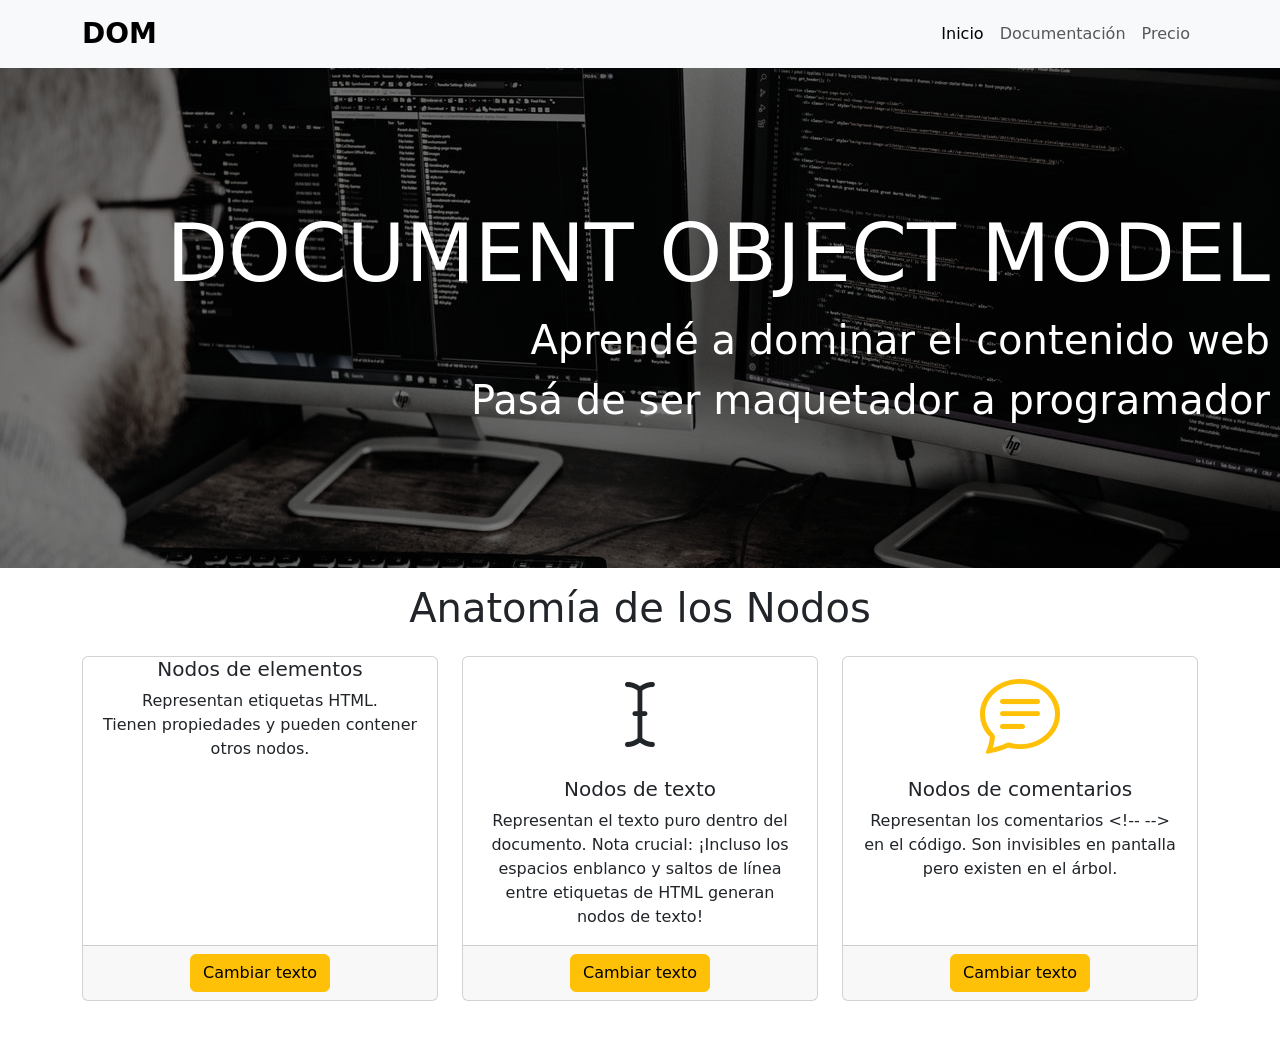
==== js/DOM/index.html @ 2eaa64db "Agrego ejercicio del DOM y creo el archivo 13-objetos.js" ====
<!doctype html>
<html lang="es">
  <head>
    <meta charset="utf-8" />
    <meta name="viewport" content="width=device-width, initial-scale=1" />
    <title>DOM</title>
    <link
      href="https://cdn.jsdelivr.net/npm/bootstrap@5.3.8/dist/css/bootstrap.min.css"
      rel="stylesheet"
      integrity="sha384-sRIl4kxILFvY47J16cr9ZwB07vP4J8+LH7qKQnuqkuIAvNWLzeN8tE5YBujZqJLB"
      crossorigin="anonymous"
    />
    <link rel="stylesheet" href="./css/styles.css" />
    <link
      rel="stylesheet"
      href="https://cdn.jsdelivr.net/npm/bootstrap-icons@1.13.1/font/bootstrap-icons.min.css"
    />
  </head>
  <body>
    <header>
      <nav class="navbar navbar-expand-lg bg-body-tertiary">
        <div class="container">
          <a class="navbar-brand" href="#">Navbar</a>
          <button
            class="navbar-toggler"
            type="button"
            data-bs-toggle="collapse"
            data-bs-target="#navbarNav"
            aria-controls="navbarNav"
            aria-expanded="false"
            aria-label="Toggle navigation"
          >
            <span class="navbar-toggler-icon"></span>
          </button>
          <div class="collapse navbar-collapse" id="navbarNav">
            <ul class="navbar-nav ms-auto">
              <li class="nav-item">
                <a class="nav-link active" aria-current="page" href="#">Home</a>
              </li>
              <li class="nav-item">
                <a class="nav-link" href="#">Features</a>
              </li>
              <li class="nav-item">
                <a class="nav-link" href="#">Pricing</a>
              </li>
            </ul>
          </div>
        </div>
      </nav>
    </header>
    <main>
      <section class="position-relative">
        <picture>
          <img
            src="./assets/imagen.jpg"
            alt="persona con dos monitores programando"
          />
        </picture>
        <div class="overlay">
          <h1>DOCUMENT OBJECT MODEL</h1>
          <p>Aprendé a dominar el contenido web</p>
          <p>Pasá de ser maquetador a programador</p>
        </div>
      </section>
      <section class="container" id="anatomia">
        <div class="row">
          <div class="col text-center my-3">
            <h3 class="fs-1">Anatomía de los Nodos</h3>
          </div>
        </div>
        <div class="row row-cols-1 row-cols-md-3 g-4">
          <div class="col">
            <div class="card h-100">
              <div class="d-flex justify-content-center">
                <i class="bi bi-javascript text-warning"></i>
              </div>
              <div class="card-body">
                <h5 class="card-title">Nodos de elementos</h5>
                <p class="card-text" id="card-text-1">
                  Some quick example text to build on the card title and make up
                  the bulk of the card’s content.
                </p>
              </div>
              <div class="card-footer text-center">
                <button
                  class="btn btn-warning"
                  onclick="cambiarTexto(textoCard1)"
                >
                  Cambiar texto
                </button>
              </div>
            </div>
          </div>

          <div class="col">
            <div class="card h-100">
              <div class="d-flex justify-content-center">
                <i class="bi bi-cursor-text"></i>
              </div>
              <div class="card-body">
                <h5 class="card-title">Nodos de texto</h5>
                <p class="card-text" id="card-text-2">
                  Some quick example text to build on the card title and make up
                  the bulk of the card’s content.
                </p>
              </div>
              <div class="card-footer text-center">
                <button
                  class="btn btn-warning"
                  onclick="cambiarTexto(textoCard2)"
                >
                  Cambiar texto
                </button>
              </div>
            </div>
          </div>

          <div class="col">
            <div class="card h-100">
              <div class="d-flex justify-content-center">
                <i class="bi bi-chat-text text-warning"></i>
              </div>
              <div class="card-body">
                <h5 class="card-title">Nodos de comentarios</h5>
                <p class="card-text" id="card-text-3">
                  Some quick example text to build on the card title and make up
                  the bulk of the card’s content.
                </p>
              </div>
              <div class="card-footer text-center">
                <button
                  class="btn btn-warning"
                  onclick="cambiarTexto(textoCard3)"
                >
                  Cambiar texto
                </button>
              </div>
            </div>
          </div>
        </div>
      </section>
    </main>
    <footer></footer>

    <script
      src="https://cdn.jsdelivr.net/npm/bootstrap@5.3.8/dist/js/bootstrap.bundle.min.js"
      integrity="sha384-FKyoEForCGlyvwx9Hj09JcYn3nv7wiPVlz7YYwJrWVcXK/BmnVDxM+D2scQbITxI"
      crossorigin="anonymous"
    ></script>
    <script src="app.js"></script>
  </body>
</html>
---- js/DOM/css/styles.css ----
picture {
  width: 100vw;

  img {
    width: 100%;
    height: 500px;
    object-fit: cover;
    filter: grayscale(0.8);
  }
}

.overlay {
  padding: 10px;
  background-color: rgba(0, 0, 0, 0.413);
  position: absolute;
  inset: 0;
  color: white;
  display: flex;
  justify-content: center;
  align-items: end;
  flex-direction: column;
  h1 {
    font-size: 80px;
  }
  p {
    font-size: 40px;
    margin: 0;
  }
}

#anatomia {
  margin-bottom: 50px;
  .card-body {
    padding-top: 0;
    text-align: center;
  }
  i {
    font-size: 80px;
  }
}
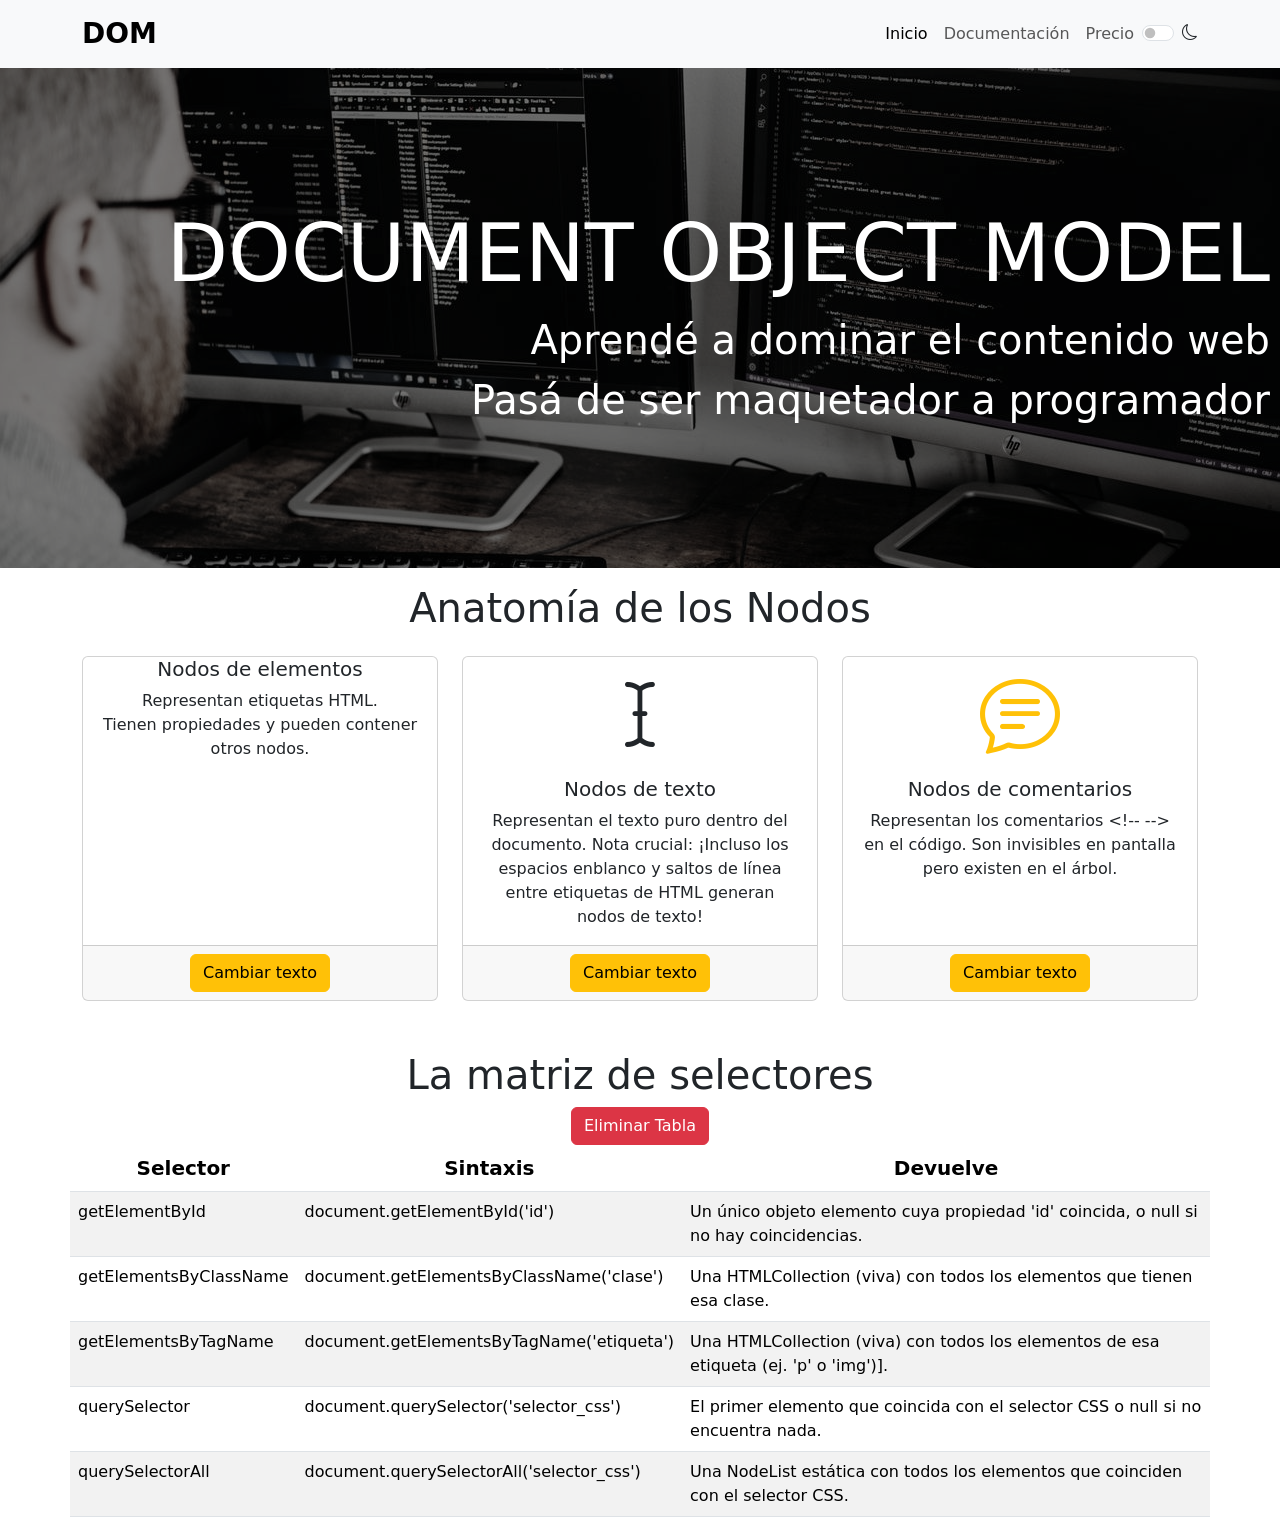
==== commit 604ef0eb: "Creando elementos del DOM" ====
--- a/js/DOM/index.html
+++ b/js/DOM/index.html
@@ -33,7 +33,7 @@
             <span class="navbar-toggler-icon"></span>
           </button>
           <div class="collapse navbar-collapse" id="navbarNav">
-            <ul class="navbar-nav ms-auto">
+            <ul class="navbar-nav ms-auto d-flex align-items-center">
               <li class="nav-item">
                 <a class="nav-link active" aria-current="page" href="#">Home</a>
               </li>
@@ -42,6 +42,19 @@
               </li>
               <li class="nav-item">
                 <a class="nav-link" href="#">Pricing</a>
+              </li>
+              <li class="nav-item">
+                <div class="form-check form-switch">
+                  <input
+                    class="form-check-input"
+                    type="checkbox"
+                    role="switch"
+                    id="switchCheckChecked"
+                  />
+                  <label class="form-check-label" for="switchCheckChecked"
+                    ><i class="bi bi-moon"></i
+                  ></label>
+                </div>
               </li>
             </ul>
           </div>
@@ -139,6 +152,30 @@
           </div>
         </div>
       </section>
+      <section class="container">
+        <div class="row text-center">
+          <div class="col">
+            <h3 class="fs-1">La matriz de selectores</h3>
+            <div>
+              <button id="dangerBtn" class="btn btn-danger">
+                Eliminar Tabla
+              </button>
+            </div>
+          </div>
+        </div>
+        <div class="row">
+          <table class="table table-striped">
+            <thead>
+              <tr class="text-center fs-5">
+                <th>Selector</th>
+                <th>Sintaxis</th>
+                <th>Devuelve</th>
+              </tr>
+            </thead>
+            <tbody id="body-table"></tbody>
+          </table>
+        </div>
+      </section>
     </main>
     <footer></footer>
 
--- a/js/DOM/css/styles.css
+++ b/js/DOM/css/styles.css
@@ -38,3 +38,20 @@
     font-size: 80px;
   }
 }
+
+.dark-mode {
+  background-color: #121212;
+
+  .card {
+    background-color: #1e1e1e;
+    color: #dedede !important;
+  }
+  .navbar {
+    background-color: #1e1e1e !important;
+  }
+  .navbar-brand,
+  .nav-link,
+  .container {
+    color: #dedede !important;
+  }
+}
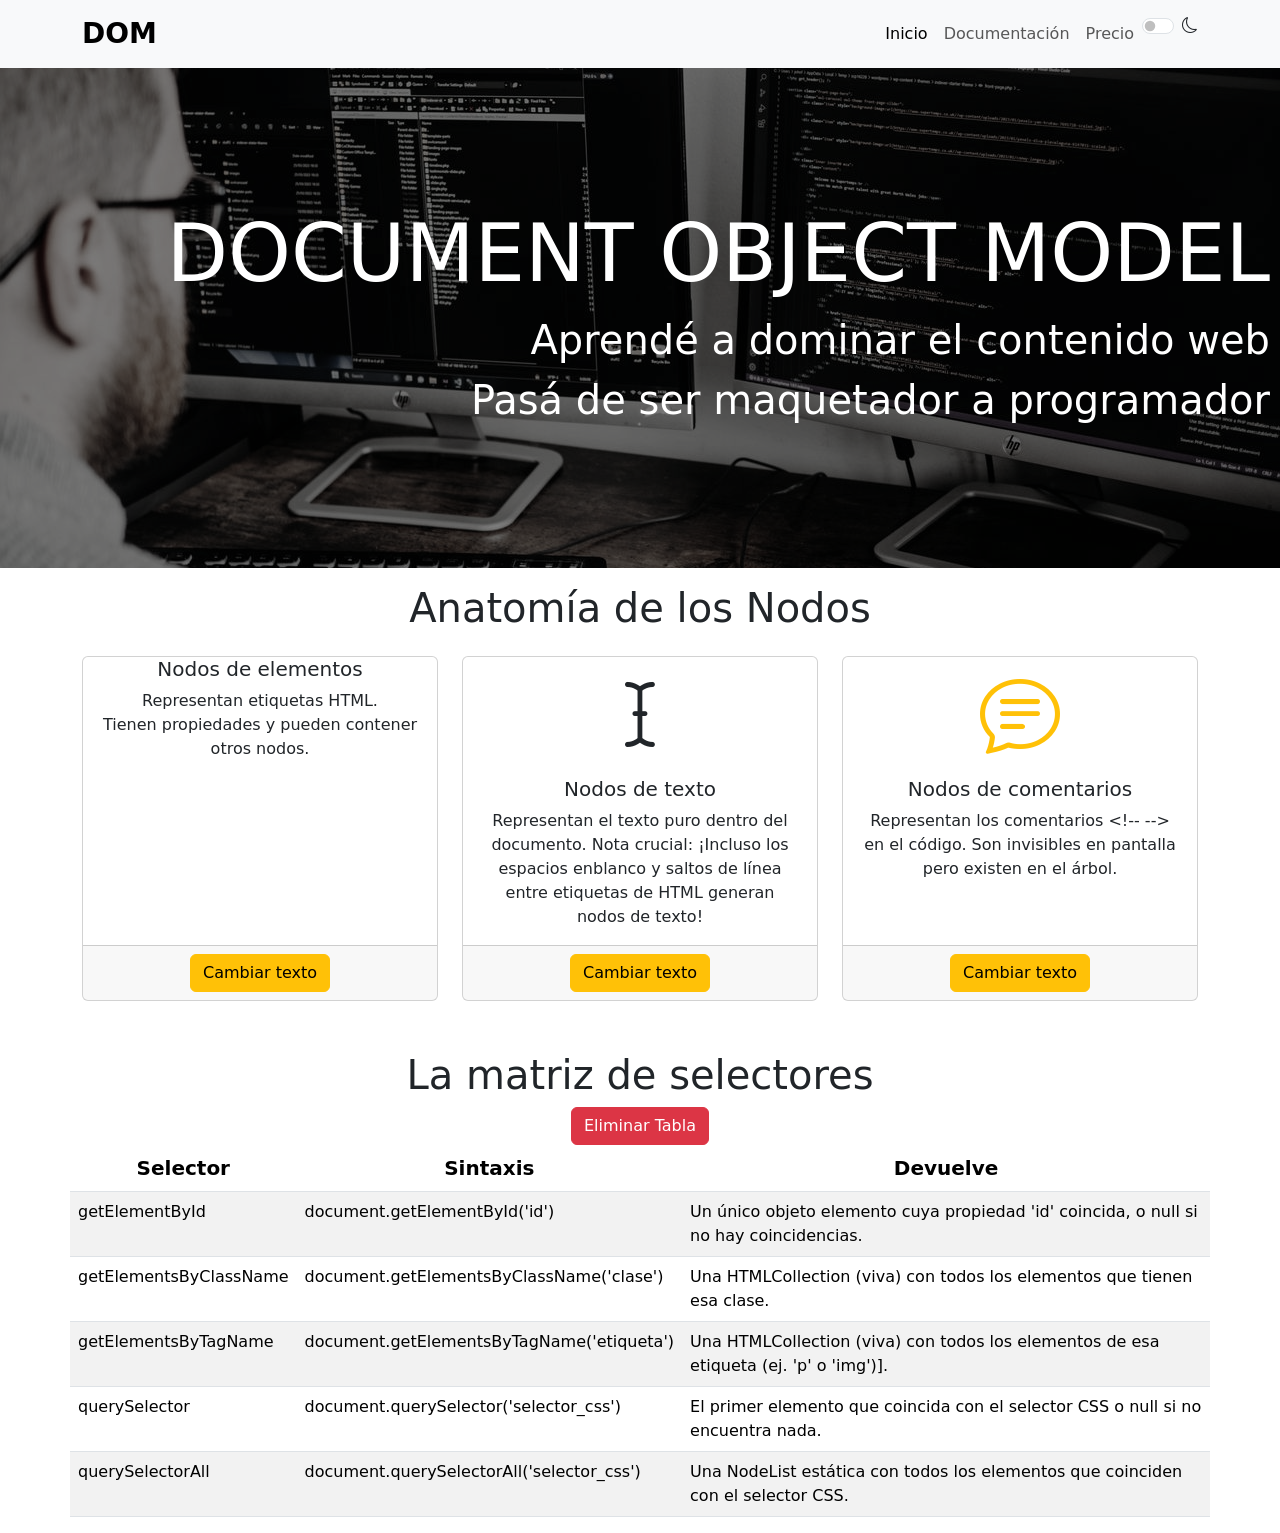
==== commit b0b5a22e: "Actualizo index y styles de DOM para práctica en clase" ====
--- a/js/DOM/index.html
+++ b/js/DOM/index.html
@@ -33,7 +33,7 @@
             <span class="navbar-toggler-icon"></span>
           </button>
           <div class="collapse navbar-collapse" id="navbarNav">
-            <ul class="navbar-nav ms-auto d-flex align-items-center">
+            <ul class="navbar-nav ms-auto">
               <li class="nav-item">
                 <a class="nav-link active" aria-current="page" href="#">Home</a>
               </li>
@@ -95,12 +95,7 @@
                 </p>
               </div>
               <div class="card-footer text-center">
-                <button
-                  class="btn btn-warning"
-                  onclick="cambiarTexto(textoCard1)"
-                >
-                  Cambiar texto
-                </button>
+                <button class="btn btn-warning">Cambiar texto</button>
               </div>
             </div>
           </div>
@@ -118,12 +113,7 @@
                 </p>
               </div>
               <div class="card-footer text-center">
-                <button
-                  class="btn btn-warning"
-                  onclick="cambiarTexto(textoCard2)"
-                >
-                  Cambiar texto
-                </button>
+                <button class="btn btn-warning">Cambiar texto</button>
               </div>
             </div>
           </div>
@@ -141,12 +131,7 @@
                 </p>
               </div>
               <div class="card-footer text-center">
-                <button
-                  class="btn btn-warning"
-                  onclick="cambiarTexto(textoCard3)"
-                >
-                  Cambiar texto
-                </button>
+                <button class="btn btn-warning">Cambiar texto</button>
               </div>
             </div>
           </div>
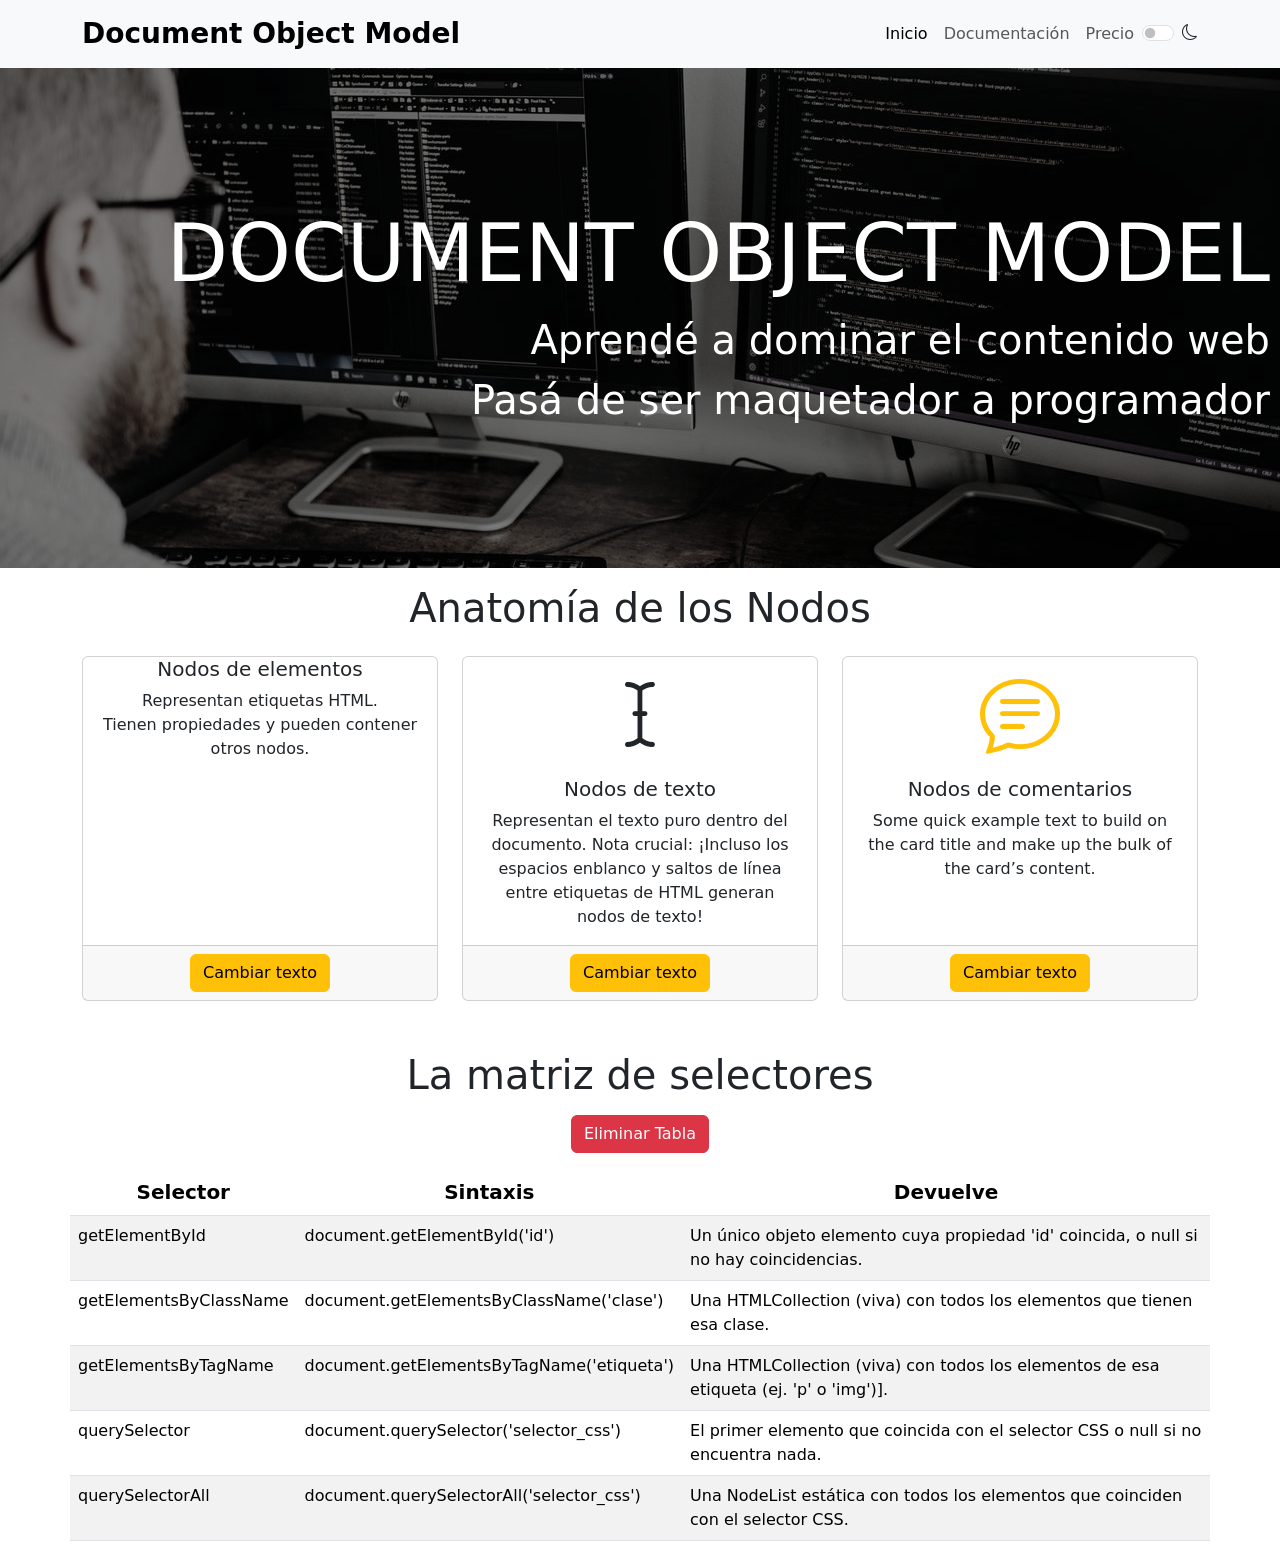
==== commit cbc56646: "Eventos, crear nodos y págna dinámica usando el DOM" ====
--- a/js/DOM/index.html
+++ b/js/DOM/index.html
@@ -33,15 +33,15 @@
             <span class="navbar-toggler-icon"></span>
           </button>
           <div class="collapse navbar-collapse" id="navbarNav">
-            <ul class="navbar-nav ms-auto">
+            <ul class="navbar-nav ms-auto d-flex align-items-center">
               <li class="nav-item">
-                <a class="nav-link active" aria-current="page" href="#">Home</a>
+                <a class="nav-link active" aria-current="page" href="#"></a>
               </li>
               <li class="nav-item">
-                <a class="nav-link" href="#">Features</a>
+                <a class="nav-link" href="#"></a>
               </li>
               <li class="nav-item">
-                <a class="nav-link" href="#">Pricing</a>
+                <a class="nav-link" href="#"></a>
               </li>
               <li class="nav-item">
                 <div class="form-check form-switch">
@@ -95,7 +95,12 @@
                 </p>
               </div>
               <div class="card-footer text-center">
-                <button class="btn btn-warning">Cambiar texto</button>
+                <button
+                  class="btn btn-warning"
+                  onclick="cambiarTexto(textoCard1)"
+                >
+                  Cambiar texto
+                </button>
               </div>
             </div>
           </div>
@@ -113,7 +118,12 @@
                 </p>
               </div>
               <div class="card-footer text-center">
-                <button class="btn btn-warning">Cambiar texto</button>
+                <button
+                  class="btn btn-warning"
+                  onclick="cambiarTexto(textoCard2)"
+                >
+                  Cambiar texto
+                </button>
               </div>
             </div>
           </div>
@@ -131,7 +141,12 @@
                 </p>
               </div>
               <div class="card-footer text-center">
-                <button class="btn btn-warning">Cambiar texto</button>
+                <button
+                  class="btn btn-warning"
+                  onclick="cambiarTexto(textoCard3)"
+                >
+                  Cambiar texto
+                </button>
               </div>
             </div>
           </div>
@@ -141,7 +156,7 @@
         <div class="row text-center">
           <div class="col">
             <h3 class="fs-1">La matriz de selectores</h3>
-            <div>
+            <div class="my-3">
               <button id="dangerBtn" class="btn btn-danger">
                 Eliminar Tabla
               </button>
@@ -157,7 +172,9 @@
                 <th>Devuelve</th>
               </tr>
             </thead>
-            <tbody id="body-table"></tbody>
+            <tbody id="body-table">
+              <!-- construir el cuerpo -->
+            </tbody>
           </table>
         </div>
       </section>
